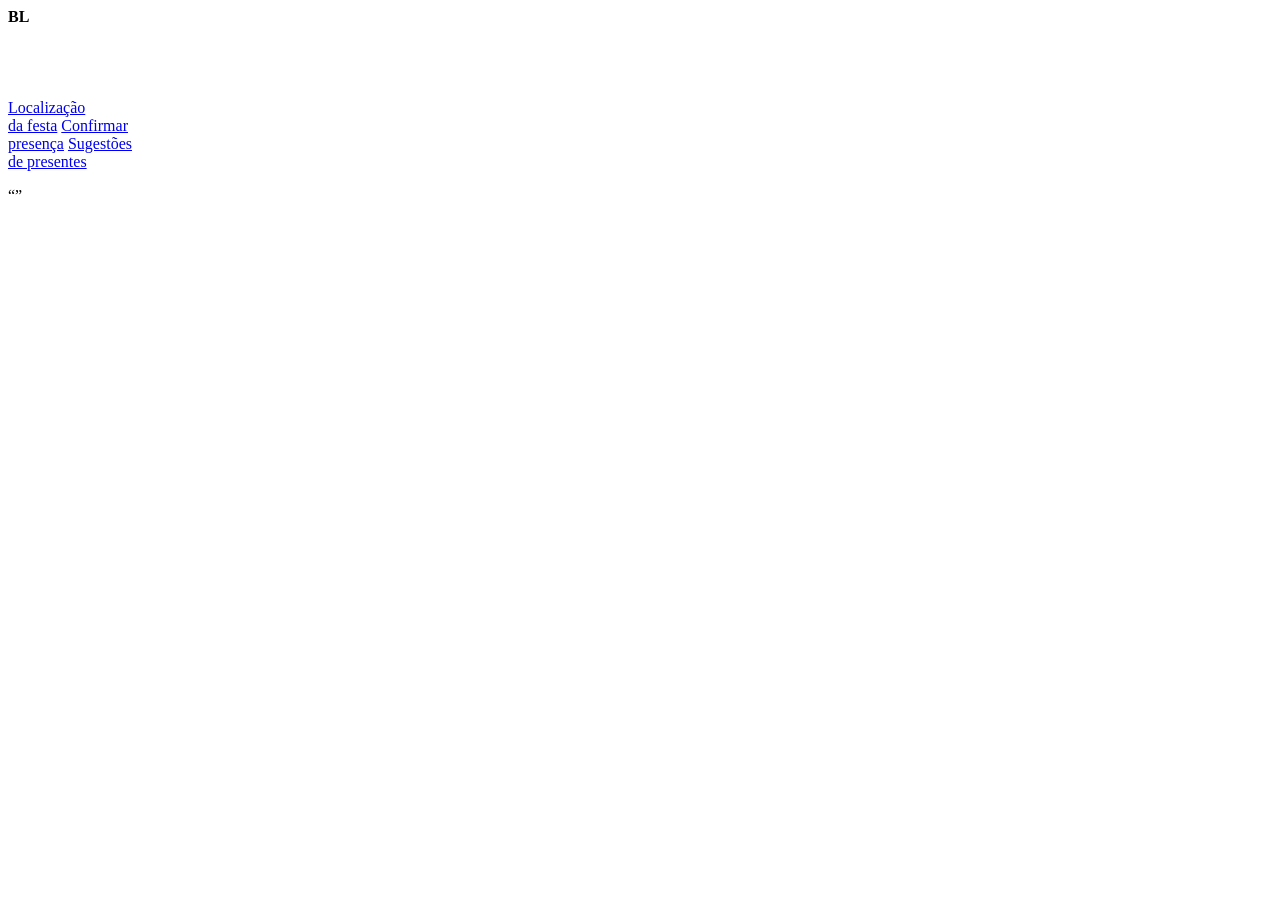
==== index.html @ 6ecb7d94 "Publicação inicial do convite" ====
<!DOCTYPE html><html lang="pt-BR"><head><meta charset="UTF-8"><meta name="viewport" content="width=device-width,initial-scale=1"><title>Chá de Casa Nova | Bruna e Lukas</title><link rel="preconnect" href="https://fonts.googleapis.com"><link rel="preconnect" href="https://fonts.gstatic.com" crossorigin><link href="https://fonts.googleapis.com/css2?family=Allura&family=Cormorant+Garamond:ital,wght@0,400;0,500;0,600;1,400&display=swap" rel="stylesheet"><link rel="stylesheet" href="css/style.css"></head><body><main class="card">
<div class="mono" aria-hidden="true"><b>B</b><b>L</b></div><img class="hero" src="img/ilustracao-topo.svg" alt="">
<p class="kicker dots" data-ev="titulo"></p>
<h1 class="nomes" data-ev="nomes"></h1>
<p class="frase" data-ev="frase"></p>
<div class="data"><span class="dia" data-ev="diaSemana"></span><span><span class="num" data-ev="dia"></span><span class="mes" data-ev="mes"></span></span><span class="hora" data-ev="hora"></span></div>
<p class="local"><strong data-ev="local"></strong><span data-ev="endereco"></span><br><span data-ev="cidade"></span></p>
<nav class="botoes" aria-label="Ações do convite">
<a class="round" href="localizacao.html" aria-label="Localização da festa"><span class="round-icon"><img src="img/localizacao.svg" alt=""></span><span class="round-label">Localização<br>da festa</span></a>
<a class="round" href="confirmar.html" aria-label="Confirmar presença"><span class="round-icon"><img class="presence-icon" src="img/presenca.svg" alt=""></span><span class="round-label">Confirmar<br>presença</span></a>
<a class="round" href="presentes.html" aria-label="Sugestões de presentes"><span class="round-icon"><img src="img/presente.svg" alt=""></span><span class="round-label">Sugestões<br>de presentes</span></a></nav>
<p class="versiculo">“<span data-ev="versiculo"></span>”<b data-ev="versiculoRef"></b></p>
<img class="rodape" src="img/rodape-utensilios.svg" alt="">
</main><script src="js/config.js?v=5"></script><script src="js/app.js?v=5"></script></body></html>
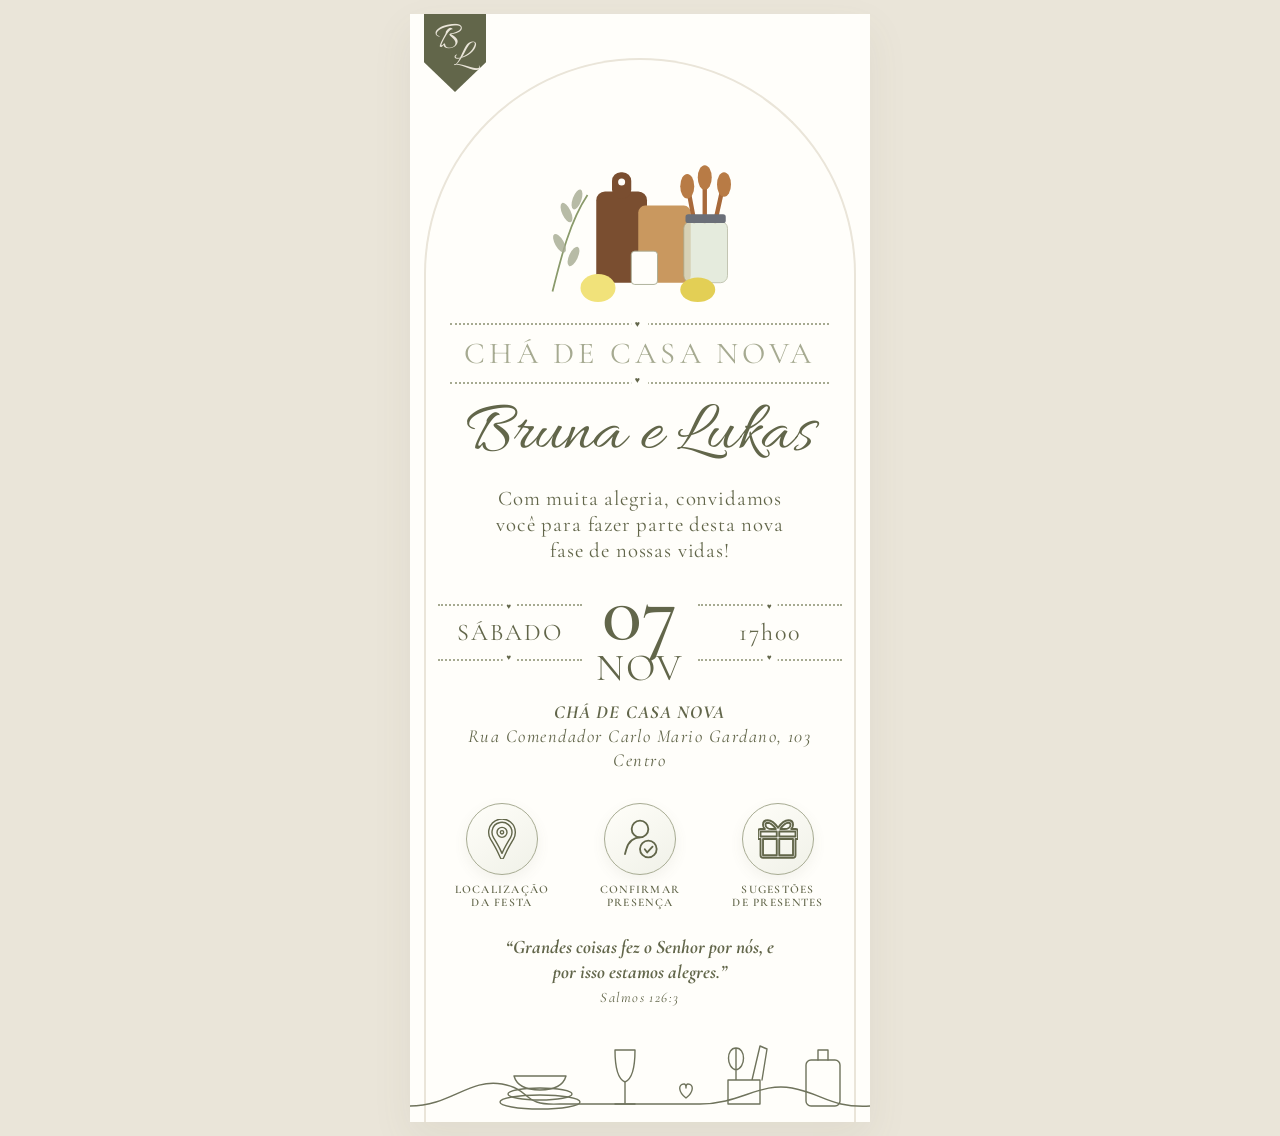
==== commit 966ff4b0: "Refactor image and script references in index.html Updated image sources and script paths in index.h" ====
--- a/index.html
+++ b/index.html
@@ -1,14 +1,15 @@
-<!DOCTYPE html><html lang="pt-BR"><head><meta charset="UTF-8"><meta name="viewport" content="width=device-width,initial-scale=1"><title>Chá de Casa Nova | Bruna e Lukas</title><link rel="preconnect" href="https://fonts.googleapis.com"><link rel="preconnect" href="https://fonts.gstatic.com" crossorigin><link href="https://fonts.googleapis.com/css2?family=Allura&family=Cormorant+Garamond:ital,wght@0,400;0,500;0,600;1,400&display=swap" rel="stylesheet"><link rel="stylesheet" href="css/style.css"></head><body><main class="card">
-<div class="mono" aria-hidden="true"><b>B</b><b>L</b></div><img class="hero" src="img/ilustracao-topo.svg" alt="">
+<!DOCTYPE html><html lang="pt-BR"><head><meta charset="UTF-8"><meta name="viewport" content="width=device-width,initial-scale=1"><title>Chá de Casa Nova | Bruna e Lukas</title><link rel="preconnect" href="https://fonts.googleapis.com"><link rel="preconnect" href="https://fonts.gstatic.com" crossorigin><link href="https://fonts.googleapis.com/css2?family=Allura&family=Cormorant+Garamond:ital,wght@0,400;0,500;0,600;1,400&display=swap" rel="stylesheet"><link rel="stylesheet" href="style.css"></head><body><main class="card">
+<div class="mono" aria-hidden="true"><b>B</b><b>L</b></div><img class="hero" src="ilustracao-topo.svg" alt="">
 <p class="kicker dots" data-ev="titulo"></p>
 <h1 class="nomes" data-ev="nomes"></h1>
 <p class="frase" data-ev="frase"></p>
 <div class="data"><span class="dia" data-ev="diaSemana"></span><span><span class="num" data-ev="dia"></span><span class="mes" data-ev="mes"></span></span><span class="hora" data-ev="hora"></span></div>
 <p class="local"><strong data-ev="local"></strong><span data-ev="endereco"></span><br><span data-ev="cidade"></span></p>
 <nav class="botoes" aria-label="Ações do convite">
-<a class="round" href="localizacao.html" aria-label="Localização da festa"><span class="round-icon"><img src="img/localizacao.svg" alt=""></span><span class="round-label">Localização<br>da festa</span></a>
-<a class="round" href="confirmar.html" aria-label="Confirmar presença"><span class="round-icon"><img class="presence-icon" src="img/presenca.svg" alt=""></span><span class="round-label">Confirmar<br>presença</span></a>
-<a class="round" href="presentes.html" aria-label="Sugestões de presentes"><span class="round-icon"><img src="img/presente.svg" alt=""></span><span class="round-label">Sugestões<br>de presentes</span></a></nav>
+<a class="round" href="localizacao.html" aria-label="Localização da festa"><span class="round-icon"><img src="localizacao.svg" alt=""></span><span class="round-label">Localização<br>da festa</span></a>
+<a class="round" href="confirmar.html" aria-label="Confirmar presença"><span class="round-icon"><img class="presence-icon" src="presenca.svg" alt=""></span><span class="round-label">Confirmar<br>presença</span></a>
+<a class="round" href="presentes.html" aria-label="Sugestões de presentes"><span class="round-icon"><img src="presente.svg" alt=""></span><span class="round-label">Sugestões<br>de presentes</span></a></nav>
 <p class="versiculo">“<span data-ev="versiculo"></span>”<b data-ev="versiculoRef"></b></p>
-<img class="rodape" src="img/rodape-utensilios.svg" alt="">
-</main><script src="js/config.js?v=5"></script><script src="js/app.js?v=5"></script></body></html>
+<img class="rodape" src="rodape-utensilios.svg" alt="">
+</main><script src="config.js?v=5"></script><script src="app.js?v=5"></script></body></html>
+
--- a/style.css
+++ b/style.css
@@ -0,0 +1,162 @@
+:root{--oliva:#62664A;--salvia:#A6AA91;--botanico:#DCE5D3;--branco:#FFFEFA;--bege:#EAE5D9}
+*{box-sizing:border-box;margin:0}
+html{overflow-x:hidden}
+img,svg{max-width:100%}
+body{font-family:'Cormorant Garamond',Georgia,serif;font-size:1.15rem;color:var(--oliva);background:var(--bege);display:flex;justify-content:center;padding:14px;min-height:100vh}
+.card>*{position:relative;z-index:1}
+.ico-line{fill:none;stroke:var(--salvia);stroke-width:1.4;stroke-linecap:round;stroke-linejoin:round}
+.frase{max-width:30ch;font-style:italic;line-height:1.35}
+a:focus-visible,button:focus-visible,input:focus-visible,select:focus-visible{outline:2px solid var(--oliva);outline-offset:3px}
+h2.t{font-size:2rem;font-weight:500}
+.btn{display:inline-block;font:600 .95rem 'Cormorant Garamond',serif;letter-spacing:.18em;padding:14px 26px;border-radius:40px;border:1px solid var(--oliva);background:var(--oliva);color:var(--branco);cursor:pointer;text-decoration:none;transition:background .25s}
+.btn:hover{background:#4f533b}.btn:disabled{opacity:.5;cursor:not-allowed}
+.btn.sec{background:transparent;color:var(--oliva)}.btn.sec:hover{background:var(--botanico)}
+.btn.sm{padding:8px 14px;font-size:.8rem;letter-spacing:.1em}
+form.f{display:flex;flex-direction:column;gap:14px;width:100%;align-items:center}
+label{font-size:.95rem;letter-spacing:.1em}
+input,select,textarea{width:100%;font:inherit;padding:12px 14px;border:1px solid var(--salvia);border-radius:12px;background:var(--branco);color:var(--oliva)}
+.msg{width:100%;padding:12px;border-radius:12px;display:none}
+.msg.ok{display:block;background:var(--botanico)}.msg.err{display:block;background:var(--bege);border:1px solid var(--oliva)}
+.loader{width:22px;height:22px;border:2px solid var(--salvia);border-top-color:var(--oliva);border-radius:50%;animation:spin 1s linear infinite;margin:auto}
+@keyframes spin{to{transform:rotate(360deg)}}
+body.largo .card{max-width:980px}
+.filtros{display:grid;gap:10px;grid-template-columns:1fr;width:100%}
+@media(min-width:640px){.filtros{grid-template-columns:2fr 1fr}}
+.grade{display:grid;gap:14px;grid-template-columns:repeat(auto-fill,minmax(210px,1fr));width:100%}
+.gift{border:1px solid var(--salvia);border-radius:18px 34px 18px 34px;padding:16px;display:flex;flex-direction:column;gap:8px;align-items:center;background:var(--branco);transition:opacity .3s,background .3s}
+.gift .img{width:100%;height:220px;border-radius:12px;background:#fff;display:grid;place-items:center;font-size:3rem;overflow:hidden}
+.gift .img img{width:100%;height:100%;object-fit:contain;padding:6px;display:block}
+.gift h3{font-size:1.15rem;line-height:1.15}.gift small{color:var(--salvia);font-weight:600}.gift p{font-size:.95rem;line-height:1.25}
+.status{font-size:.8rem;letter-spacing:.12em;font-weight:600}
+.gift.reservado{opacity:.6;background:var(--bege)}
+dialog{border:1px solid var(--oliva);border-radius:22px;padding:26px;background:var(--branco);color:var(--oliva);max-width:380px;width:calc(100% - 30px);margin:auto}
+dialog::backdrop{background:rgba(98,102,74,.45)}
+dialog form{display:flex;flex-direction:column;gap:12px}.acoes{display:flex;gap:10px;justify-content:center}
+table{width:100%;border-collapse:collapse;text-align:left}th,td{padding:8px;border-bottom:1px solid var(--botanico)}
+.tabs{display:flex;gap:10px}.scroll{width:100%;overflow-x:auto}.linha{display:flex;gap:10px;flex-wrap:wrap;width:100%;align-items:center;justify-content:center}
+.linha>*{width:auto;flex:1 1 160px}.oculto{display:none!important}
+.card>*:not(.leaf){animation:ent .7s both}.card>*:nth-child(n+8){animation-delay:.15s}.card>*:nth-child(n+11){animation-delay:.3s}
+/* A animação é progressiva, mas o conteúdo continua visível mesmo sem JavaScript. */
+html.js .card>*:not(.leaf){opacity:1;transform:none}
+html.js body.motion-ready .card>*:not(.leaf){animation:ent .75s var(--delay,0ms) cubic-bezier(.2,.75,.25,1) both}
+@keyframes ent{from{opacity:0;transform:translate3d(0,22px,0) scale(.985)}to{opacity:1;transform:translate3d(0,0,0) scale(1)}}
+@media(prefers-reduced-motion:reduce){*{animation:none!important;transition:none!important}}
+/* ===== v2: estilo da referência (arco, monograma, botões sálvia) ===== */
+.card{position:relative;width:100%;max-width:460px;background:var(--branco);padding:150px 28px 0;text-align:center;overflow:hidden;display:flex;flex-direction:column;align-items:center;gap:14px;min-height:calc(100vh - 28px);transform:perspective(1200px) rotateX(var(--tilt-x,0deg)) rotateY(var(--tilt-y,0deg));transition:transform .6s cubic-bezier(.2,.75,.25,1),box-shadow .6s;box-shadow:0 16px 38px rgba(98,102,74,.08)}
+.card:has(> .t){padding-top:54px}
+.card::before{content:"";position:absolute;inset:44px 14px 0;border:2px solid var(--bege);border-bottom:0;border-radius:230px 230px 0 0;pointer-events:none}
+body.largo .card{max-width:980px;padding-top:50px;border-radius:30px}body.largo .card::before{display:none}
+.dots{position:relative;padding:10px 4px;border-top:2px dotted var(--salvia);border-bottom:2px dotted var(--salvia)}
+.dots::before,.dots::after{content:"♥";position:absolute;left:50%;transform:translateX(-50%);background:var(--branco);color:var(--oliva);font-size:.55rem;padding:0 4px;line-height:1}
+.dots::before{top:-.4em}.dots::after{bottom:-.4em}
+.kicker{font-size:1.9rem;font-weight:400;letter-spacing:.14em;color:var(--salvia);padding:10px 14px}
+.nomes{font-family:'Allura',cursive;font-size:4.4rem;line-height:1;font-weight:400;color:var(--oliva);margin:2px 0}
+.frase{max-width:32ch;font-size:1.3rem;line-height:1.25;letter-spacing:.04em;font-style:normal}
+.data{display:grid;grid-template-columns:1fr auto 1fr;align-items:center;gap:14px;width:100%}
+.data .dia,.data .hora{font-size:1.5rem;letter-spacing:.08em}
+.data .num{font-size:5.2rem;line-height:.85;font-weight:500;display:block}.data .mes{font-size:2.4rem;letter-spacing:.06em;line-height:1;display:block}
+.data .dia,.data .hora{position:relative;padding:12px 0;border-top:2px dotted var(--salvia);border-bottom:2px dotted var(--salvia)}
+.data .dia::before,.data .dia::after,.data .hora::before,.data .hora::after{content:"♥";position:absolute;left:50%;transform:translateX(-50%);background:var(--branco);font-size:.5rem;padding:0 4px;line-height:1}
+.data .dia::before,.data .hora::before{top:-.4em}.data .dia::after,.data .hora::after{bottom:-.4em}
+.local{line-height:1.3;letter-spacing:.08em;font-style:italic;font-size:1.15rem}.local strong{display:block;font-style:italic;font-weight:700;letter-spacing:.06em}
+.botoes{display:flex;justify-content:center;width:100%;margin-top:8px}
+.round{width:33%;max-width:130px;display:block;color:var(--oliva);text-decoration:none}
+.versiculo{font-style:italic;font-weight:700;max-width:30ch;line-height:1.3;font-size:1.2rem;margin-top:6px}
+.versiculo b{display:block;font-style:italic;font-weight:400;letter-spacing:.1em;font-size:.9rem;margin-top:4px}
+@media(max-width:380px){.nomes{font-size:3.6rem}.kicker{font-size:1.5rem}}
+/* ===== Imagens e decoração (troque os arquivos em /img para mudar o visual) ===== */
+.card{background:
+  url(../img/folhagem-topo.svg) top right/200px no-repeat,
+  url(../img/folhagem-base.svg) bottom left/150px no-repeat,
+  var(--branco)}
+.mono{position:absolute;top:0;left:14px;width:62px;height:78px;z-index:3;background:var(--oliva);color:var(--bege);clip-path:polygon(0 0,100% 0,100% 62%,50% 100%,0 62%);border-radius:0 0 0 0;font-family:'Allura',cursive;font-size:2.3rem;line-height:1;display:block}
+.mono b{position:absolute;font-weight:400}.mono b:first-child{left:11px;top:8px}.mono b:last-child{left:30px;top:26px}
+.hero{width:210px;height:auto;margin-top:-4px}
+.rodape{width:calc(100% + 56px);max-width:none;margin:auto -28px 0;display:block}
+.round svg{width:100%;height:auto;display:block;transition:transform .35s cubic-bezier(.2,.75,.25,1),filter .35s}
+.round:hover svg,.round:focus-visible svg{transform:scale(1.07) rotate(-2deg)}
+.round:hover svg{filter:drop-shadow(0 8px 8px rgba(98,102,74,.2))}
+.round circle{fill:var(--salvia);stroke:var(--bege);stroke-width:3}
+.round .ic{fill:none;stroke:var(--branco);stroke-width:1.6;stroke-linecap:round;stroke-linejoin:round}
+.round text{font-family:'Cormorant Garamond',serif;font-size:11px;font-weight:700;letter-spacing:1.2px;fill:var(--oliva)}
+.location-card{gap:18px}
+.location-mark{display:grid;place-items:center;width:58px;height:58px;border:1px solid var(--salvia);border-radius:50%;font-size:2rem;color:var(--oliva);background:var(--botanico)}
+.location-intro{max-width:28ch;line-height:1.35;font-style:italic;font-size:1.2rem}
+.address-card{width:100%;padding:22px 18px;border:1px solid var(--salvia);border-radius:18px 34px 18px 34px;background:linear-gradient(135deg,var(--branco),#f5f3ea);display:flex;flex-direction:column;gap:6px;line-height:1.35;overflow-wrap:anywhere}
+.address-card strong{font-size:1.15rem;letter-spacing:.07em}
+.address-card span{font-style:italic}
+.hero{animation:heroFloat 5s ease-in-out 1s infinite alternate}
+.mono{transition:transform .5s cubic-bezier(.2,.75,.25,1)}
+.mono:hover{transform:translateY(5px) rotate(-2deg)}
+.gift{animation:giftIn .55s calc(var(--i,0) * 45ms) cubic-bezier(.2,.75,.25,1) both}
+.gift:hover{transform:translateY(-5px);box-shadow:0 12px 24px rgba(98,102,74,.14)}
+@keyframes heroFloat{from{transform:translateY(0) rotate(-1deg)}to{transform:translateY(-7px) rotate(1deg)}}
+@keyframes giftIn{from{opacity:0;transform:translateY(16px) scale(.98)}to{opacity:1;transform:translateY(0) scale(1)}}
+@media(prefers-reduced-motion:reduce){.hero{animation:none}.gift{animation:none}.card{transform:none}.gift:hover{transform:none}}
+.map-btn{margin-top:4px}
+/* ===== Responsividade ===== */
+@media(max-width:600px){
+  body{padding:0;background:var(--branco)}
+  .card{max-width:none;min-height:100svh;padding:132px 22px 0}
+  .card:has(> .t){padding-top:34px}
+  .card::before{inset:32px 10px 0;border-width:1.5px;border-radius:180px 180px 0 0}
+  .card{background-size:150px,115px}
+  .mono{left:10px;width:54px;height:68px;font-size:2rem}
+  .mono b:first-child{left:9px;top:7px}.mono b:last-child{left:27px;top:23px}
+  .hero{width:min(190px,54vw)}
+  .kicker{font-size:clamp(1.25rem,5vw,1.7rem);letter-spacing:.12em}
+  .nomes{font-size:clamp(3.2rem,13vw,4rem);white-space:nowrap}
+  .frase{font-size:clamp(1.08rem,4.5vw,1.25rem);max-width:29ch}
+  .data{gap:8px}
+  .data .dia,.data .hora{font-size:clamp(1.05rem,4.7vw,1.35rem);letter-spacing:.05em}
+  .data .num{font-size:clamp(3.8rem,16vw,5rem)}
+  .data .mes{font-size:clamp(1.8rem,7.5vw,2.3rem)}
+  .local{max-width:34ch;font-size:clamp(1rem,4vw,1.12rem);overflow-wrap:anywhere}
+  .botoes{margin-top:2px}
+  .round{max-width:116px}
+  .round text{font-size:10px;letter-spacing:1px}
+  .versiculo{font-size:clamp(1rem,4.2vw,1.15rem)}
+  .location-card{gap:14px}
+  .location-mark{width:50px;height:50px;font-size:1.7rem}
+  .location-intro{font-size:1.08rem}
+  .address-card{padding:18px 14px;border-radius:14px 26px 14px 26px}
+  .address-card strong{font-size:1.02rem}
+  body.largo .card{padding:34px 16px 24px;border-radius:0}
+  body.largo .card::before{display:none}
+  body.largo .card h2.t{font-size:clamp(1.6rem,7vw,2rem)}
+  .filtros{grid-template-columns:1fr}
+  .grade{grid-template-columns:repeat(auto-fit,minmax(min(100%,220px),1fr))}
+  .gift .img{height:250px}
+  .gift{border-radius:16px 28px 16px 28px}
+  .linha{align-items:stretch}
+  .linha>*{flex-basis:100%}
+  .btn{max-width:100%;text-align:center}
+  table{font-size:.95rem}
+}
+@media(max-width:380px){
+  .card{padding-left:16px;padding-right:16px;padding-top:116px;gap:11px}
+  .card{background-size:125px,95px}
+  .hero{width:155px}
+  .nomes{font-size:3rem}
+  .data{gap:4px}
+  .data .dia,.data .hora{font-size:.95rem}
+  .data .num{font-size:3.5rem}
+  .data .mes{font-size:1.65rem}
+  .round{max-width:104px}
+  .round text{font-size:9px;letter-spacing:.8px}
+}
+
+/* Ações principais: ícones simples, nítidos e confortáveis no toque. */
+.botoes{display:grid;grid-template-columns:repeat(3,1fr);gap:10px;align-items:start;margin-top:10px}
+.round{width:100%;max-width:none;display:flex;flex-direction:column;align-items:center;gap:8px;color:var(--oliva);text-decoration:none;border-radius:18px;padding:6px 3px;transition:transform .28s ease,background .28s ease}
+.round-icon{width:72px;height:72px;display:grid;place-items:center;border:1px solid var(--salvia);border-radius:50%;background:linear-gradient(145deg,#fffef9,#f0f1e8);box-shadow:0 5px 14px rgba(98,102,74,.08);transition:transform .3s ease,box-shadow .3s ease,background .3s ease}
+.round-icon svg{width:36px;height:36px;fill:none;stroke:var(--oliva);stroke-width:2.2;stroke-linecap:round;stroke-linejoin:round;display:block}
+.round-icon img{width:40px;height:40px;display:block;object-fit:contain}
+.round-label{font-size:.72rem;line-height:1.15;letter-spacing:.11em;text-transform:uppercase;font-weight:600;text-align:center}
+.round:hover,.round:focus-visible{transform:translateY(-4px);background:rgba(220,229,211,.35);outline:none}
+.round:hover .round-icon,.round:focus-visible .round-icon{transform:scale(1.06);background:var(--botanico);box-shadow:0 9px 20px rgba(98,102,74,.17)}
+.round:active{transform:translateY(-1px) scale(.98)}
+.card{transform:none;transition:box-shadow .4s ease}
+.card:hover{box-shadow:0 18px 42px rgba(98,102,74,.12)}
+@media(max-width:600px){.botoes{gap:4px;margin-top:4px}.round-icon{width:64px;height:64px}.round-icon svg,.round-icon img{width:32px;height:32px}.round-label{font-size:.66rem;letter-spacing:.08em}}
+@media(prefers-reduced-motion:reduce){.round,.round-icon,.card{transition:none}.round:hover,.round:focus-visible,.round:active{transform:none}.round:hover .round-icon,.round:focus-visible .round-icon{transform:none}}
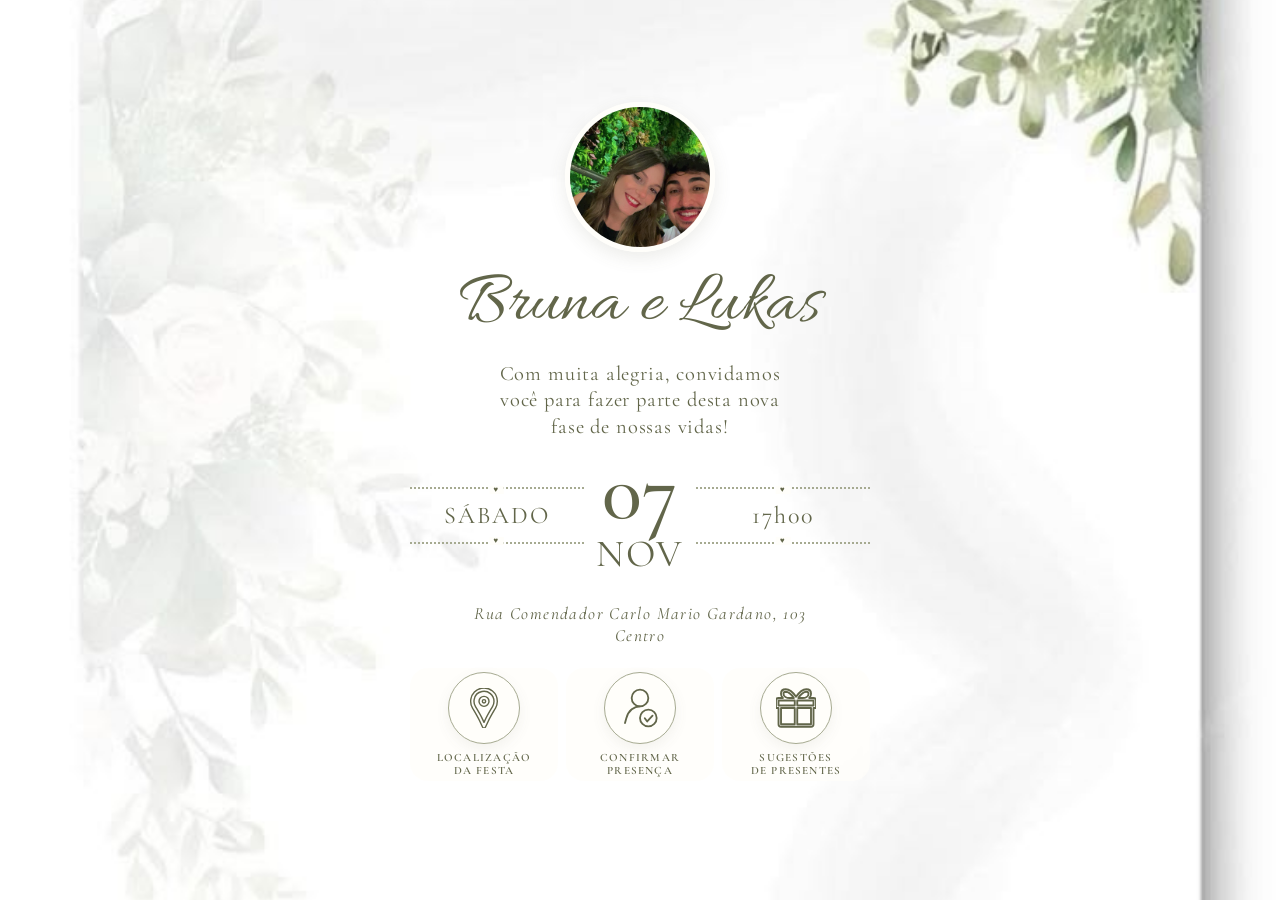
==== commit 93025154: "Publish updated wedding invitation site" ====
--- a/index.html
+++ b/index.html
@@ -1,15 +1,7 @@
-<!DOCTYPE html><html lang="pt-BR"><head><meta charset="UTF-8"><meta name="viewport" content="width=device-width,initial-scale=1"><title>Chá de Casa Nova | Bruna e Lukas</title><link rel="preconnect" href="https://fonts.googleapis.com"><link rel="preconnect" href="https://fonts.gstatic.com" crossorigin><link href="https://fonts.googleapis.com/css2?family=Allura&family=Cormorant+Garamond:ital,wght@0,400;0,500;0,600;1,400&display=swap" rel="stylesheet"><link rel="stylesheet" href="style.css"></head><body><main class="card">
-<div class="mono" aria-hidden="true"><b>B</b><b>L</b></div><img class="hero" src="ilustracao-topo.svg" alt="">
-<p class="kicker dots" data-ev="titulo"></p>
-<h1 class="nomes" data-ev="nomes"></h1>
-<p class="frase" data-ev="frase"></p>
-<div class="data"><span class="dia" data-ev="diaSemana"></span><span><span class="num" data-ev="dia"></span><span class="mes" data-ev="mes"></span></span><span class="hora" data-ev="hora"></span></div>
-<p class="local"><strong data-ev="local"></strong><span data-ev="endereco"></span><br><span data-ev="cidade"></span></p>
-<nav class="botoes" aria-label="Ações do convite">
-<a class="round" href="localizacao.html" aria-label="Localização da festa"><span class="round-icon"><img src="localizacao.svg" alt=""></span><span class="round-label">Localização<br>da festa</span></a>
-<a class="round" href="confirmar.html" aria-label="Confirmar presença"><span class="round-icon"><img class="presence-icon" src="presenca.svg" alt=""></span><span class="round-label">Confirmar<br>presença</span></a>
-<a class="round" href="presentes.html" aria-label="Sugestões de presentes"><span class="round-icon"><img src="presente.svg" alt=""></span><span class="round-label">Sugestões<br>de presentes</span></a></nav>
-<p class="versiculo">“<span data-ev="versiculo"></span>”<b data-ev="versiculoRef"></b></p>
-<img class="rodape" src="rodape-utensilios.svg" alt="">
-</main><script src="config.js?v=5"></script><script src="app.js?v=5"></script></body></html>
-
+<!DOCTYPE html><html lang="pt-BR"><head><meta charset="UTF-8"><meta name="viewport" content="width=device-width,initial-scale=1"><title>Bruna e Lukas</title><link rel="preconnect" href="https://fonts.googleapis.com"><link rel="preconnect" href="https://fonts.gstatic.com" crossorigin><link href="https://fonts.googleapis.com/css2?family=Allura&family=Cormorant+Garamond:ital,wght@0,400;0,500;0,600;1,400&display=swap" rel="stylesheet"><link rel="stylesheet" href="css/style.css"></head><body>
+<main id="convite" class="card classic-card">
+<div class="mono" aria-hidden="true"><b>B</b><b>L</b></div><img class="hero hero-photo" src="img/casal-bruna-lukas.png" alt="Bruna e Lukas juntos">
+<h1 class="nomes" data-ev="nomes"></h1><p class="frase" data-ev="frase"></p>
+<section class="event-details classic-details" aria-label="Data, horário e endereço"><div class="data"><span class="dia" data-ev="diaSemana"></span><span><span class="num" data-ev="dia"></span><span class="mes" data-ev="mes"></span></span><span class="hora" data-ev="hora"></span></div><p class="local"><span data-ev="endereco"></span><br><span data-ev="cidade"></span></p></section>
+<nav class="botoes" aria-label="Ações do convite"><a class="round" href="localizacao.html" aria-label="Localização da festa"><span class="round-icon"><img src="img/localizacao.svg" alt=""></span><span class="round-label">Localização<br>da festa</span></a><a class="round" href="confirmar.html" aria-label="Confirmar presença"><span class="round-icon"><img class="presence-icon" src="img/presenca.svg" alt=""></span><span class="round-label">Confirmar<br>presença</span></a><a class="round" href="presentes.html" aria-label="Sugestões de presentes"><span class="round-icon"><img src="img/presente.svg" alt=""></span><span class="round-label">Sugestões<br>de presentes</span></a></nav>
+</main><script src="js/config.js?v=7"></script><script src="js/app.js?v=7"></script></body></html>
--- a/css/style.css
+++ b/css/style.css
@@ -0,0 +1,281 @@
+:root{--oliva:#62664A;--salvia:#A6AA91;--botanico:#DCE5D3;--branco:#FFFEFA;--bege:#EAE5D9}
+*{box-sizing:border-box;margin:0}
+html{overflow-x:hidden}
+img,svg{max-width:100%}
+body{font-family:'Cormorant Garamond',Georgia,serif;font-size:1.15rem;color:var(--oliva);background:var(--bege);display:flex;justify-content:center;padding:14px;min-height:100vh}
+.card>*{position:relative;z-index:1}
+.ico-line{fill:none;stroke:var(--salvia);stroke-width:1.4;stroke-linecap:round;stroke-linejoin:round}
+.frase{max-width:30ch;font-style:italic;line-height:1.35}
+a:focus-visible,button:focus-visible,input:focus-visible,select:focus-visible{outline:2px solid var(--oliva);outline-offset:3px}
+h2.t{font-size:2rem;font-weight:500}
+.btn{display:inline-block;font:600 .95rem 'Cormorant Garamond',serif;letter-spacing:.18em;padding:14px 26px;border-radius:40px;border:1px solid var(--oliva);background:var(--oliva);color:var(--branco);cursor:pointer;text-decoration:none;transition:background .25s}
+.btn:hover{background:#4f533b}.btn:disabled{opacity:.5;cursor:not-allowed}
+.btn.sec{background:transparent;color:var(--oliva)}.btn.sec:hover{background:var(--botanico)}
+.btn.sm{padding:8px 14px;font-size:.8rem;letter-spacing:.1em}
+form.f{display:flex;flex-direction:column;gap:14px;width:100%;align-items:center}
+label{font-size:.95rem;letter-spacing:.1em}
+input,select,textarea{width:100%;font:inherit;padding:12px 14px;border:1px solid var(--salvia);border-radius:12px;background:var(--branco);color:var(--oliva)}
+.msg{width:100%;padding:12px;border-radius:12px;display:none}
+.msg.ok{display:block;background:var(--botanico)}.msg.err{display:block;background:var(--bege);border:1px solid var(--oliva)}
+.loader{width:22px;height:22px;border:2px solid var(--salvia);border-top-color:var(--oliva);border-radius:50%;animation:spin 1s linear infinite;margin:auto}
+@keyframes spin{to{transform:rotate(360deg)}}
+body.largo .card{max-width:980px}
+.filtros{display:grid;gap:10px;grid-template-columns:1fr;width:100%}
+@media(min-width:640px){.filtros{grid-template-columns:2fr 1fr}}
+.grade{display:grid;gap:14px;grid-template-columns:repeat(auto-fill,minmax(210px,1fr));width:100%}
+.gift{border:1px solid var(--salvia);border-radius:18px 34px 18px 34px;padding:16px;display:flex;flex-direction:column;gap:8px;align-items:center;background:var(--branco);transition:opacity .3s,background .3s}
+.gift .img{width:100%;height:220px;border-radius:12px;background:#fff;display:grid;place-items:center;font-size:3rem;overflow:hidden}
+.gift .img img{width:100%;height:100%;object-fit:contain;padding:6px;display:block}
+.gift h3{font-size:1.15rem;line-height:1.15}.gift small{color:var(--salvia);font-weight:600}.gift p{font-size:.95rem;line-height:1.25}
+.gift-product-link{color:inherit;text-decoration:none}.gift-product-link:hover,.gift-product-link:focus-visible{text-decoration:underline;text-underline-offset:3px}
+.status{font-size:.8rem;letter-spacing:.12em;font-weight:600}
+.gift.reservado{opacity:.6;background:var(--bege)}
+dialog{border:1px solid var(--oliva);border-radius:22px;padding:26px;background:var(--branco);color:var(--oliva);max-width:380px;width:calc(100% - 30px);margin:auto}
+dialog::backdrop{background:rgba(98,102,74,.45)}
+dialog form{display:flex;flex-direction:column;gap:12px}.acoes{display:flex;gap:10px;justify-content:center}
+table{width:100%;border-collapse:collapse;text-align:left}th,td{padding:8px;border-bottom:1px solid var(--botanico)}
+.tabs{display:flex;gap:10px}.scroll{width:100%;overflow-x:auto}.linha{display:flex;gap:10px;flex-wrap:wrap;width:100%;align-items:center;justify-content:center}
+.linha>*{width:auto;flex:1 1 160px}.oculto{display:none!important}
+.card>*:not(.leaf){animation:ent .7s both}.card>*:nth-child(n+8){animation-delay:.15s}.card>*:nth-child(n+11){animation-delay:.3s}
+/* A animação é progressiva, mas o conteúdo continua visível mesmo sem JavaScript. */
+html.js .card>*:not(.leaf){opacity:1;transform:none}
+html.js body.motion-ready .card>*:not(.leaf){animation:ent .75s var(--delay,0ms) cubic-bezier(.2,.75,.25,1) both}
+@keyframes ent{from{opacity:0;transform:translate3d(0,22px,0) scale(.985)}to{opacity:1;transform:translate3d(0,0,0) scale(1)}}
+@media(prefers-reduced-motion:reduce){*{animation:none!important;transition:none!important}}
+/* ===== v2: estilo da referência (arco, monograma, botões sálvia) ===== */
+.card{position:relative;width:100%;max-width:460px;background:rgba(255,255,255,.7);padding:150px 28px 0;text-align:center;overflow:hidden;display:flex;flex-direction:column;align-items:center;gap:14px;min-height:calc(100vh - 28px);transform:perspective(1200px) rotateX(var(--tilt-x,0deg)) rotateY(var(--tilt-y,0deg));transition:transform .6s cubic-bezier(.2,.75,.25,1),box-shadow .6s;box-shadow:0 16px 38px rgba(98,102,74,.08)}
+.card:has(> .t){padding-top:54px}
+.card::before{display:none}
+body.largo .card{max-width:980px;padding-top:50px;border-radius:30px}body.largo .card::before{display:none}
+.dots{position:relative;padding:10px 4px;border-top:2px dotted var(--salvia);border-bottom:2px dotted var(--salvia)}
+.dots::before,.dots::after{content:"♥";position:absolute;left:50%;transform:translateX(-50%);background:var(--branco);color:var(--oliva);font-size:.55rem;padding:0 4px;line-height:1}
+.dots::before{top:-.4em}.dots::after{bottom:-.4em}
+.kicker{font-size:1.9rem;font-weight:400;letter-spacing:.14em;color:var(--salvia);padding:10px 14px}
+.nomes{font-family:'Allura',cursive;font-size:4.4rem;line-height:1;font-weight:400;color:var(--oliva);margin:2px 0}
+.frase{max-width:32ch;font-size:1.3rem;line-height:1.25;letter-spacing:.04em;font-style:normal}
+.data{display:grid;grid-template-columns:1fr auto 1fr;align-items:center;gap:14px;width:100%}
+.data .dia,.data .hora{font-size:1.5rem;letter-spacing:.08em}
+.data .num{font-size:5.2rem;line-height:.85;font-weight:500;display:block}.data .mes{font-size:2.4rem;letter-spacing:.06em;line-height:1;display:block;margin-top:8px}
+.data .dia,.data .hora{position:relative;padding:12px 0;border-top:2px dotted var(--salvia);border-bottom:2px dotted var(--salvia)}
+.data .dia::before,.data .dia::after,.data .hora::before,.data .hora::after{content:"♥";position:absolute;left:50%;transform:translateX(-50%);background:var(--branco);font-size:.5rem;padding:0 4px;line-height:1}
+.data .dia::before,.data .hora::before{top:-.4em}.data .dia::after,.data .hora::after{bottom:-.4em}
+.local{line-height:1.3;letter-spacing:.08em;font-style:italic;font-size:1.15rem}.local strong{display:block;font-style:italic;font-weight:700;letter-spacing:.06em}
+.botoes{display:flex;justify-content:center;width:100%;margin-top:8px}
+.round{width:33%;max-width:130px;display:block;color:var(--oliva);text-decoration:none}
+.versiculo{font-style:italic;font-weight:700;max-width:30ch;line-height:1.3;font-size:1.2rem;margin-top:6px}
+.versiculo b{display:block;font-style:italic;font-weight:400;letter-spacing:.1em;font-size:.9rem;margin-top:4px}
+@media(max-width:380px){.nomes{font-size:3.6rem}.kicker{font-size:1.5rem}}
+/* ===== Imagens e decoração (visual limpo e focado na foto do casal) ===== */
+.card{background:linear-gradient(180deg,rgba(255,255,255,.85),rgba(245,242,236,.98));border:1px solid rgba(166,170,145,.3)}
+.mono{position:absolute;top:0;left:14px;width:62px;height:78px;z-index:3;background:var(--oliva);color:var(--bege);clip-path:polygon(0 0,100% 0,100% 62%,50% 100%,0 62%);border-radius:0 0 0 0;font-family:'Allura',cursive;font-size:2.3rem;line-height:1;display:block}
+.mono b{position:absolute;font-weight:400}.mono b:first-child{left:11px;top:8px}.mono b:last-child{left:30px;top:26px}
+.hero{width:210px;height:auto;margin-top:-4px}
+.hero-photo{width:150px;height:150px;object-fit:cover;object-position:center 42%;border:5px solid var(--branco);border-radius:50%;box-shadow:0 8px 22px rgba(98,102,74,.16)}
+.rodape{width:calc(100% + 56px);max-width:none;margin:auto -28px 0;display:block}
+.round svg{width:100%;height:auto;display:block;transition:transform .35s cubic-bezier(.2,.75,.25,1),filter .35s}
+.round:hover svg,.round:focus-visible svg{transform:scale(1.07) rotate(-2deg)}
+.round:hover svg{filter:drop-shadow(0 8px 8px rgba(98,102,74,.2))}
+.round circle{fill:var(--salvia);stroke:var(--bege);stroke-width:3}
+.round .ic{fill:none;stroke:var(--branco);stroke-width:1.6;stroke-linecap:round;stroke-linejoin:round}
+.round text{font-family:'Cormorant Garamond',serif;font-size:11px;font-weight:700;letter-spacing:1.2px;fill:var(--oliva)}
+.location-card{gap:18px}
+.location-mark{display:grid;place-items:center;width:58px;height:58px;border:1px solid var(--salvia);border-radius:50%;font-size:2rem;color:var(--oliva);background:var(--botanico)}
+.location-intro{max-width:28ch;line-height:1.35;font-style:italic;font-size:1.2rem}
+.address-card{width:100%;padding:22px 18px;border:1px solid var(--salvia);border-radius:18px 34px 18px 34px;background:linear-gradient(135deg,var(--branco),#f5f3ea);display:flex;flex-direction:column;gap:6px;line-height:1.35;overflow-wrap:anywhere}
+.address-card strong{font-size:1.15rem;letter-spacing:.07em}
+.address-card span{font-style:italic}
+.hero{animation:heroFloat 5s ease-in-out 1s infinite alternate}
+.mono{transition:transform .5s cubic-bezier(.2,.75,.25,1)}
+.mono:hover{transform:translateY(5px) rotate(-2deg)}
+.gift{animation:giftIn .55s calc(var(--i,0) * 45ms) cubic-bezier(.2,.75,.25,1) both}
+.gift:hover{transform:translateY(-5px);box-shadow:0 12px 24px rgba(98,102,74,.14)}
+@keyframes heroFloat{from{transform:translateY(0) rotate(-1deg)}to{transform:translateY(-7px) rotate(1deg)}}
+@keyframes giftIn{from{opacity:0;transform:translateY(16px) scale(.98)}to{opacity:1;transform:translateY(0) scale(1)}}
+@media(prefers-reduced-motion:reduce){.hero{animation:none}.gift{animation:none}.card{transform:none}.gift:hover{transform:none}}
+.map-btn{margin-top:4px}
+/* ===== Responsividade ===== */
+@media(max-width:600px){
+  body{padding:0;background:var(--branco)}
+  .card{max-width:none;min-height:100svh;padding:132px 22px 0}
+  .card:has(> .t){padding-top:34px}
+  .card::before{inset:32px 10px 0;border-width:1.5px;border-radius:180px 180px 0 0}
+  .card{background-size:150px,115px}
+  .mono{left:10px;width:54px;height:68px;font-size:2rem}
+  .mono b:first-child{left:9px;top:7px}.mono b:last-child{left:27px;top:23px}
+  .hero{width:min(190px,54vw)}
+  .kicker{font-size:clamp(1.25rem,5vw,1.7rem);letter-spacing:.12em}
+  .nomes{font-size:clamp(3.2rem,13vw,4rem);white-space:nowrap}
+  .frase{font-size:clamp(1.08rem,4.5vw,1.25rem);max-width:29ch}
+  .data{gap:8px}
+  .data .dia,.data .hora{font-size:clamp(1.05rem,4.7vw,1.35rem);letter-spacing:.05em}
+  .data .num{font-size:clamp(3.8rem,16vw,5rem)}
+  .data .mes{font-size:clamp(1.8rem,7.5vw,2.3rem)}
+  .local{max-width:34ch;font-size:clamp(1rem,4vw,1.12rem);overflow-wrap:anywhere}
+  .botoes{margin-top:2px}
+  .round{max-width:116px}
+  .round text{font-size:10px;letter-spacing:1px}
+  .versiculo{font-size:clamp(1rem,4.2vw,1.15rem)}
+  .location-card{gap:14px}
+  .location-mark{width:50px;height:50px;font-size:1.7rem}
+  .location-intro{font-size:1.08rem}
+  .address-card{padding:18px 14px;border-radius:14px 26px 14px 26px}
+  .address-card strong{font-size:1.02rem}
+  body.largo .card{padding:34px 16px 24px;border-radius:0}
+  body.largo .card::before{display:none}
+  body.largo .card h2.t{font-size:clamp(1.6rem,7vw,2rem)}
+  .filtros{grid-template-columns:1fr}
+  .grade{grid-template-columns:repeat(auto-fit,minmax(min(100%,220px),1fr))}
+  .gift .img{height:250px}
+  .gift{border-radius:16px 28px 16px 28px}
+  .linha{align-items:stretch}
+  .linha>*{flex-basis:100%}
+  .btn{max-width:100%;text-align:center}
+  table{font-size:.95rem}
+}
+@media(max-width:380px){
+  .card{padding-left:16px;padding-right:16px;padding-top:116px;gap:11px}
+  .card{background-size:125px,95px}
+  .hero{width:155px}
+  .nomes{font-size:3rem}
+  .data{gap:4px}
+  .data .dia,.data .hora{font-size:.95rem}
+  .data .num{font-size:3.5rem}
+  .data .mes{font-size:1.65rem}
+  .round{max-width:104px}
+  .round text{font-size:9px;letter-spacing:.8px}
+}
+
+/* Ações principais: ícones simples, nítidos e confortáveis no toque. */
+.botoes{display:grid;grid-template-columns:repeat(3,1fr);gap:10px;align-items:start;margin-top:10px}
+.round{width:100%;max-width:none;display:flex;flex-direction:column;align-items:center;gap:8px;color:var(--oliva);text-decoration:none;border-radius:18px;padding:6px 3px;transition:transform .28s ease,background .28s ease,box-shadow .28s ease}
+.round-icon{width:72px;height:72px;display:grid;place-items:center;border:1px solid var(--salvia);border-radius:50%;background:linear-gradient(145deg,#fffef9,#f0f1e8);box-shadow:0 5px 14px rgba(98,102,74,.08);transition:transform .3s ease,box-shadow .3s ease,background .3s ease}
+.round-icon svg{width:36px;height:36px;fill:none;stroke:var(--oliva);stroke-width:2.2;stroke-linecap:round;stroke-linejoin:round;display:block}
+.round-icon img{width:40px;height:40px;display:block;object-fit:contain}
+.round-label{font-size:.72rem;line-height:1.15;letter-spacing:.11em;text-transform:uppercase;font-weight:600;text-align:center}
+.round:hover,.round:focus-visible{transform:translateY(-4px);background:rgba(220,229,211,.35);outline:none}
+.round:hover .round-icon,.round:focus-visible .round-icon{transform:scale(1.06);background:var(--botanico);box-shadow:0 9px 20px rgba(98,102,74,.17)}
+.round:active{transform:translateY(-1px) scale(.98)}
+.card{transform:none;transition:box-shadow .4s ease}
+.card:hover{box-shadow:0 18px 42px rgba(98,102,74,.12)}
+@media(max-width:600px){.botoes{gap:4px;margin-top:4px}.round-icon{width:64px;height:64px}.round-icon svg,.round-icon img{width:32px;height:32px}.round-label{font-size:.66rem;letter-spacing:.08em}}
+@media(prefers-reduced-motion:reduce){.round,.round-icon,.card{transition:none}.round:hover,.round:focus-visible,.round:active{transform:none}.round:hover .round-icon,.round:focus-visible .round-icon{transform:none}}
+
+/* Abertura e texto de boas-vindas */
+body{flex-direction:column;align-items:center;gap:22px;scroll-behavior:smooth}
+.opening{position:relative;width:min(100%,560px);min-height:calc(100svh - 28px);padding:48px 28px 34px;display:flex;flex-direction:column;align-items:center;justify-content:center;text-align:center;overflow:hidden;background:var(--branco);box-shadow:0 16px 38px rgba(98,102,74,.08);border:1px solid rgba(166,170,145,.45)}
+.opening::before{content:"";position:absolute;inset:22px 18px 18px;border:1px solid var(--salvia);border-radius:260px 260px 42px 42px;opacity:.6;pointer-events:none}
+.opening::after{content:"";position:absolute;inset:0;background:url(../img/folhagem-topo.svg) top right/170px no-repeat,url(../img/folhagem-base.svg) bottom left/140px no-repeat;opacity:.8;pointer-events:none}
+.opening>*{position:relative;z-index:1}
+.opening-monogram{width:104px;height:104px;margin-bottom:18px;border:1px solid var(--salvia);border-radius:50%;display:grid;place-items:center;background:rgba(255,254,250,.9);font:3.4rem/1 'Allura',cursive;color:var(--oliva);letter-spacing:-.2em;padding-right:.2em;box-shadow:0 8px 22px rgba(98,102,74,.1)}
+.opening-copy{display:flex;flex-direction:column;gap:7px}.opening-kicker,.success-kicker{font-size:.8rem;letter-spacing:.28em;color:var(--salvia);font-weight:600}.opening-copy h1{font:4.8rem/1 'Allura',cursive;font-weight:400;color:var(--oliva)}.opening-copy h1 em{font-style:normal}.opening-copy>p:last-child{font-size:1.25rem;letter-spacing:.15em}
+.opening-photo-wrap{width:min(76vw,250px);height:min(76vw,250px);margin:24px 0 26px;border-radius:50%;padding:8px;background:var(--branco);border:1px solid var(--salvia);box-shadow:0 10px 28px rgba(98,102,74,.16);overflow:hidden}.opening-photo{width:100%;height:100%;object-fit:cover;object-position:center 48%;border-radius:50%;display:block}
+.opening-btn{display:inline-flex;align-items:center;gap:12px;padding:13px 22px;border:1px solid var(--oliva);border-radius:999px;color:var(--oliva);background:rgba(255,254,250,.9);font:600 .78rem 'Cormorant Garamond',serif;letter-spacing:.17em;text-decoration:none;transition:transform .25s,background .25s}.opening-btn:hover,.opening-btn:focus-visible{transform:translateY(-3px);background:var(--botanico);outline:none}.opening-btn span{font-size:1.2rem;line-height:.7}
+.welcome-text{width:100%;max-width:39ch;padding:18px 16px 8px;border-top:1px solid var(--salvia);border-bottom:1px solid var(--salvia);line-height:1.35}.welcome-text h2{font:2.35rem/1.1 'Allura',cursive;font-weight:400;margin-bottom:12px}.welcome-text p{font-size:1.08rem;margin-bottom:11px}.welcome-text p:last-child{margin-bottom:0}
+.success-card{position:relative;width:min(100%,560px);min-height:calc(100svh - 28px);padding:42px 28px 34px;display:flex;flex-direction:column;align-items:center;justify-content:center;gap:14px;text-align:center;background:var(--branco);box-shadow:0 16px 38px rgba(98,102,74,.08);border:1px solid rgba(166,170,145,.45);overflow:hidden}.success-card::before{content:"";position:absolute;inset:24px 18px 18px;border:1px solid var(--salvia);border-radius:260px 260px 42px 42px;opacity:.6}.success-card>*{position:relative;z-index:1}.success-monogram{font:2.8rem/1 'Allura',cursive;color:var(--oliva)}.success-monogram span{font-size:1.7rem;color:var(--salvia)}.success-photo-wrap{width:180px;height:180px;border-radius:50%;padding:7px;border:1px solid var(--salvia);background:var(--branco);box-shadow:0 8px 22px rgba(98,102,74,.12);overflow:hidden}.success-photo-wrap img{width:100%;height:100%;object-fit:cover;border-radius:50%}.success-card h1{font:3.8rem/1 'Allura',cursive;font-weight:400}.success-name{font-size:1.25rem;font-style:italic}.success-message{max-width:30ch;font-size:1.2rem;line-height:1.3}.success-heart{font-size:2.7rem;color:var(--salvia);line-height:1}
+@media(max-width:600px){body{gap:0}.opening,.success-card{width:100%;min-height:100svh;border:0;box-shadow:none}.opening{padding:36px 22px 28px}.opening::before,.success-card::before{inset:18px 10px 12px}.opening-copy h1{font-size:clamp(3.9rem,18vw,4.8rem)}.opening-photo-wrap{width:min(66vw,240px);height:min(66vw,240px)}.welcome-text{padding-left:4px;padding-right:4px}.welcome-text h2{font-size:2.1rem}.welcome-text p{font-size:1.02rem}.success-card{padding:34px 22px 28px}.success-card h1{font-size:clamp(3.1rem,14vw,3.8rem)}}
+@media(prefers-reduced-motion:reduce){.opening-btn{transition:none}}
+
+/* Capa-portao: abertura com monograma e carimbo de entrada. */
+.opening{isolation:isolate;min-height:100svh;border-radius:4px;padding:42px 26px 30px;background:linear-gradient(135deg,#fffefb 0%,#f7f8ef 100%)}
+.opening::before{inset:14px 12px 12px;border:1px solid rgba(125,132,96,.55);border-radius:3px;box-shadow:inset 0 0 0 7px rgba(255,255,255,.38),inset 0 0 0 8px rgba(125,132,96,.16)}
+.opening::after{background:url(../img/folhagem-topo.svg) top right/190px no-repeat,url(../img/folhagem-base.svg) bottom left/160px no-repeat;opacity:.72}
+.gate-panel{position:absolute;z-index:0;top:10%;bottom:10%;width:1px;background:rgba(125,132,96,.18)}.gate-panel-left{left:50%}.gate-panel-right{display:none}
+.opening-monogram{width:122px;height:122px;margin-bottom:14px;border:1px solid var(--oliva);border-radius:50%;font-size:3.4rem;letter-spacing:0;padding:0;gap:0;grid-template-columns:1fr auto 1fr;background:rgba(255,254,250,.96);box-shadow:0 0 0 7px rgba(255,254,250,.7),0 9px 26px rgba(98,102,74,.14)}
+.opening-monogram span:first-child{text-align:right}.opening-monogram span:last-child{text-align:left}.opening-monogram i{font:1rem 'Cormorant Garamond',serif;color:var(--salvia);padding:0 4px}
+.opening-copy{gap:5px}.opening-kicker{font-size:.7rem;letter-spacing:.2em}.opening-copy h1{font-size:4.45rem;line-height:.86}.opening-copy h1 em{font-size:.88em}.opening-copy>p:last-child{font-size:1.05rem;letter-spacing:.25em;text-transform:uppercase;color:var(--salvia)}
+.opening-photo-wrap{width:min(63vw,214px);height:min(63vw,214px);margin:23px 0 22px;border-radius:50%;padding:7px;box-shadow:0 12px 26px rgba(98,102,74,.16)}
+.opening-btn{position:relative;width:112px;height:112px;padding:0;border:1px dashed var(--oliva);border-radius:50%;display:grid;place-items:center;gap:0;background:transparent;box-shadow:0 0 0 6px rgba(255,254,250,.65),0 7px 16px rgba(98,102,74,.08);font-size:.72rem;letter-spacing:.16em;transform:rotate(-7deg);transition:transform .3s ease,background .3s ease,box-shadow .3s ease}.opening-btn::before{content:"";position:absolute;inset:6px;border:1px solid rgba(125,132,96,.5);border-radius:50%}.opening-stamp{text-align:center;line-height:1.15}.opening-arrow{position:absolute;right:12px;bottom:23px;font-size:1.25rem;line-height:1}.opening-btn:hover,.opening-btn:focus-visible{transform:rotate(-2deg) scale(1.06);background:rgba(220,229,211,.62);box-shadow:0 0 0 6px rgba(255,254,250,.72),0 11px 24px rgba(98,102,74,.16)}
+.convite-final{font-style:normal;font-family:'Allura',cursive;font-size:2.1rem!important;color:var(--oliva);letter-spacing:.02em}
+.invite-photo-wrap{width:min(68vw,250px);height:min(68vw,250px);margin:10px auto 4px;padding:7px;border:1px solid var(--salvia);border-radius:50%;background:var(--branco);box-shadow:0 9px 24px rgba(98,102,74,.12);overflow:hidden;transform:rotate(-1deg)}
+.invite-photo{width:100%;height:100%;display:block;object-fit:cover;object-position:center 45%;border-radius:50%}
+@media(max-width:600px){.opening{padding-top:34px}.opening-monogram{width:108px;height:108px;font-size:3rem}.opening-copy h1{font-size:clamp(3.7rem,17vw,4.45rem)}.opening-photo-wrap{width:min(60vw,205px);height:min(60vw,205px)}.opening-btn{width:104px;height:104px}}
+@media(prefers-reduced-motion:reduce){.opening-btn{transition:none}.opening-btn:hover,.opening-btn:focus-visible{transform:rotate(-7deg)}}
+
+/* Layout classico do convite principal, inspirado na referencia enviada. */
+.classic-card{max-width:460px;padding-top:118px;gap:15px}.classic-card::before{inset:44px 14px 0;border-width:2px;border-radius:230px 230px 0 0}.classic-card .hero{width:210px;margin-top:-8px}.classic-card .hero-photo{width:150px;height:150px;object-fit:cover}.classic-card .kicker{margin-top:-2px}.classic-card .nomes{font-size:4.55rem}.classic-card .frase{max-width:31ch;font-size:1.28rem;line-height:1.3;margin:0 4px}.classic-details{width:100%;padding:0;background:transparent;border:0;box-shadow:none;gap:13px}.classic-details .local{padding-top:13px;border-top:0;margin:0;font-size:1.15rem}.classic-details .local strong{font-size:1.16rem}.classic-card .botoes{margin-top:4px}.classic-card .round{border:0;background:transparent;padding:4px 2px}.classic-card .round:hover,.classic-card .round:focus-visible{background:rgba(220,229,211,.38);box-shadow:none}.classic-card .round-icon{background:var(--branco);width:72px;height:72px}.classic-card .round-label{font-size:.7rem}.classic-card .convite-final{margin-top:5px}
+@media(max-width:600px){.classic-card{padding-top:112px;gap:13px}.classic-card::before{inset:32px 10px 0;border-width:1.5px}.classic-card .hero{width:min(205px,58vw)}.classic-card .kicker{font-size:clamp(1.2rem,5vw,1.65rem)}.classic-card .nomes{font-size:clamp(3.35rem,14vw,4.2rem)}.classic-card .frase{font-size:clamp(1.05rem,4.4vw,1.2rem);max-width:29ch}.classic-details .local{font-size:1.05rem}.classic-card .round-icon{width:64px;height:64px}.classic-card .round-label{font-size:.63rem}}
+
+/* Fundo floral enviado para o convite principal. */
+body:has(.classic-card){
+  min-height:100svh;
+  padding:0;
+  position:relative;
+  isolation:isolate;
+  background:transparent;
+}
+body:has(.classic-card)::before{
+  content:"";
+  position:fixed;
+  inset:0;
+  z-index:0;
+  background:url('../img/download%20(3).jpg') center center/cover no-repeat;
+  pointer-events:none;
+}
+.classic-card{
+  position:relative;
+  z-index:1;
+  width:min(100%,736px);
+  max-width:736px;
+  min-height:100svh;
+  padding:110px 30px 24px;
+  background:transparent;
+  border:0;
+  box-shadow:none;
+}
+.classic-card::before{display:none}
+.classic-card>*{z-index:1}
+.classic-card .mono{display:none}
+.classic-card .hero-photo{box-shadow:0 6px 18px rgba(98,102,74,.12)}
+.classic-card .classic-details{padding:0;background:transparent;border:0;border-radius:0;box-shadow:none}
+.classic-card .classic-details .local{border:0}
+.classic-card .round{background:rgba(255,254,250,.68)}
+@media(max-width:600px){
+  .classic-card{width:100%;max-width:none;padding:100px 20px 22px;gap:12px}
+}
+
+/* Abertura da pagina de presentes com foto e contagem regressiva. */
+.presents-page{display:block;max-width:980px;padding:34px 34px 30px;text-align:center;border-radius:28px;background:var(--branco)}
+.presents-hero{max-width:720px;margin:0 auto 32px}.presents-cover{position:relative;height:275px;border-radius:24px 24px 0 0;overflow:visible;background:#f5f3ea}.presents-cover-bg{width:100%;height:100%;display:block;object-fit:cover;object-position:center 36%;border-radius:24px 24px 0 0;filter:saturate(.85)}.presents-cover::after{content:"";position:absolute;inset:45% 0 0;background:linear-gradient(transparent,rgba(255,254,250,.96))}.presents-cover-photo{position:absolute;z-index:2;left:50%;bottom:-62px;transform:translateX(-50%);width:154px;height:154px;padding:7px;border:6px solid var(--branco);border-radius:50%;background:var(--branco);box-shadow:0 8px 20px rgba(98,102,74,.18);overflow:hidden}.presents-cover-photo img{width:100%;height:100%;display:block;object-fit:cover;border-radius:50%;object-position:center 45%}.presents-kicker{margin-top:75px;font-size:.9rem;letter-spacing:.3em;color:var(--salvia);font-weight:600}.presents-hero h1{margin-top:10px;font:3.35rem/1.04 'Cormorant Garamond',serif;font-weight:600;color:#526985}.presents-hero h1 em{font-style:normal}.presents-message{max-width:650px;margin:26px auto 22px;text-align:center;color:var(--oliva);line-height:1.4}.presents-message h2{font:2.15rem/1.1 'Allura',cursive;margin-bottom:13px}.presents-message p{font-size:1.05rem;margin-bottom:10px}.countdown{display:grid;grid-template-columns:repeat(4,1fr);gap:14px;max-width:520px;margin:22px auto 0}.countdown>div{display:flex;flex-direction:column;align-items:center;gap:7px}.countdown strong{width:100%;padding:13px 6px;border-radius:18px;background:#526985;color:var(--branco);font:2.1rem/1 'Cormorant Garamond',serif}.countdown span{font-size:.85rem;color:#777;letter-spacing:.04em}.presents-page>.t{margin:24px 0 12px;font-size:2.1rem}.presents-page .filtros,.presents-page #msg,.presents-page .grade{max-width:900px;margin-left:auto;margin-right:auto}.presents-page>.btn{margin-top:24px}
+@media(max-width:600px){.presents-page{padding:14px 14px 24px;border-radius:0}.presents-cover{height:215px;margin:0 -14px}.presents-cover-photo{width:128px;height:128px;bottom:-52px}.presents-kicker{margin-top:66px;font-size:.72rem;letter-spacing:.2em}.presents-hero h1{font-size:2.7rem}.presents-message{margin-top:20px}.presents-message h2{font-size:2rem}.presents-message p{font-size:1rem}.countdown{gap:7px}.countdown strong{padding:11px 3px;border-radius:13px;font-size:1.55rem}.countdown span{font-size:.72rem}.presents-page>.t{font-size:1.85rem;margin-top:26px}}
+
+/* Refinamento da experiencia do convite principal */
+.card{max-width:520px;padding-left:30px;padding-right:30px;gap:16px}
+.card::before{inset:36px 18px 0;border-color:rgba(234,229,217,.9)}
+.nomes{font-size:4.7rem;margin-top:2px}
+.invite-photo-wrap{margin:2px auto 6px;box-shadow:0 12px 28px rgba(98,102,74,.15)}
+.welcome-text{max-width:100%;padding:22px 22px 18px;border:1px solid rgba(166,170,145,.5);border-radius:24px;background:linear-gradient(145deg,rgba(220,229,211,.42),rgba(255,254,250,.9));box-shadow:0 8px 22px rgba(98,102,74,.06);text-align:left}
+.welcome-text h2{text-align:center;font-size:2.55rem;margin-bottom:14px;color:var(--oliva)}
+.welcome-text p{font-size:1.08rem;line-height:1.42;margin-bottom:12px}
+.event-divider{width:100%;display:flex;align-items:center;gap:12px;color:var(--salvia);justify-content:center;margin:1px 0}.event-divider span{height:1px;flex:1;background:var(--salvia);opacity:.7}.event-divider i{font-style:normal;font-size:.9rem}
+.event-details{width:100%;padding:18px 16px 16px;border:1px solid rgba(166,170,145,.6);border-radius:22px;background:rgba(255,254,250,.84);box-shadow:0 7px 18px rgba(98,102,74,.05);display:flex;flex-direction:column;gap:15px}
+.event-details .data{gap:12px}.event-details .local{margin:0;padding-top:14px;border-top:1px solid rgba(166,170,145,.42);font-size:1.08rem}
+.actions-kicker{margin:2px 0 -6px;font-size:.82rem;letter-spacing:.22em;text-transform:uppercase;font-weight:600;color:var(--salvia)}
+.botoes{gap:8px;margin-top:0}.round{max-width:none;padding:8px 5px 9px;border:1px solid rgba(166,170,145,.45);border-radius:18px;background:rgba(255,254,250,.72);transition:transform .28s ease,background .28s ease,box-shadow .28s ease}.round:hover,.round:focus-visible{background:var(--botanico);box-shadow:0 8px 18px rgba(98,102,74,.11)}
+@media(max-width:600px){.card{padding-left:18px;padding-right:18px;padding-top:124px;gap:14px}.card::before{inset:28px 9px 0}.nomes{font-size:clamp(3.3rem,14vw,4.35rem)}.welcome-text{padding:19px 16px 15px;border-radius:20px}.welcome-text h2{font-size:2.22rem}.welcome-text p{font-size:1.02rem;line-height:1.38}.event-details{padding:15px 10px 13px;border-radius:19px}.event-details .data{gap:6px}.event-details .local{font-size:1rem}.actions-kicker{font-size:.75rem;letter-spacing:.16em}.botoes{gap:5px}.round{padding:7px 2px 8px;border-radius:15px}.round-icon{width:62px;height:62px}.round-label{font-size:.63rem}}
+
+.presents-intro{min-height:auto}.presents-intro>.btn{display:block;width:min(100%,360px);margin:24px auto 0}.presents-intro>.btn.sec{margin-top:10px}.presents-list{min-height:calc(100vh - 28px)}.presents-list-title{font:3rem/1.05 'Allura',cursive;color:var(--oliva);margin-bottom:8px}.presents-list-intro{margin-bottom:20px;font-style:italic;font-size:1.15rem}
+.classic-card .hero-photo{width:150px;height:150px}
+@media(max-width:600px){.classic-card .hero-photo{width:138px;height:138px}}
+
+/* Polimento visual e responsivo da abertura da página de presentes. */
+.presents-cover{height:180px;background:radial-gradient(ellipse at 50% 125%,rgba(220,229,211,.95),transparent 58%),linear-gradient(135deg,#f4f0e6,#e7ecdf)}
+.presents-cover::after{inset:0;border-radius:24px 24px 0 0;background:radial-gradient(circle at 16% 28%,rgba(255,254,250,.72) 0 2px,transparent 3px),radial-gradient(circle at 82% 24%,rgba(255,254,250,.58) 0 3px,transparent 4px);pointer-events:none}
+.presents-cover-photo{width:144px;height:144px;bottom:-56px}
+.presents-kicker{width:100%;max-width:100%;margin:68px auto 0;color:var(--oliva);font-size:.75rem;line-height:1.5;letter-spacing:.2em}
+.presents-hero h1{margin-top:12px;color:var(--oliva);font-size:clamp(2.8rem,6vw,3.5rem);line-height:.98}
+.presents-title-main,.presents-title-names{display:block}
+.presents-title-names{margin-top:8px;font:italic 1.65rem/1.1 'Cormorant Garamond',serif;font-weight:500;letter-spacing:.04em}
+.presents-title-names i{font-style:normal;color:var(--salvia);padding:0 .12em}
+.presents-date{margin:16px 0 0;color:var(--oliva);font-size:1.05rem;letter-spacing:.04em}
+.presents-date span{padding:0 .35em;color:var(--salvia)}
+.presents-message{margin:22px auto 18px}
+.presents-message h2{margin-bottom:10px;color:var(--oliva)}
+.presents-message p{max-width:56ch;margin:0 auto 10px;line-height:1.55}
+.countdown-label{margin-top:20px;color:var(--oliva);font-size:.85rem;letter-spacing:.12em;text-transform:uppercase}
+.countdown{margin-top:12px}
+.countdown strong{background:var(--oliva)}
+.countdown span{color:var(--oliva)}
+.countdown-ended{max-width:36ch;margin:18px auto 0;padding:13px 18px;border-radius:16px;background:var(--botanico);color:var(--oliva)}
+.presents-intro>.btn{display:block;width:min(100%,340px);margin:12px auto 0;padding:15px 20px;letter-spacing:.12em}
+.presents-intro>.btn.sec{margin-top:8px}
+@media(max-width:600px){.presents-page{padding:14px 20px 28px}.presents-cover{height:145px;margin:0 -20px}.presents-cover-photo{width:118px;height:118px;bottom:-48px}.presents-kicker{margin-top:59px;font-size:.67rem;letter-spacing:.15em}.presents-hero h1{margin-top:10px;font-size:2.75rem}.presents-title-names{font-size:1.45rem}.presents-date{font-size:.98rem}.presents-message{margin-top:18px}.presents-message p{font-size:1rem}.countdown-label{margin-top:16px;font-size:.72rem}.presents-intro>.btn{width:100%;max-width:360px}}
